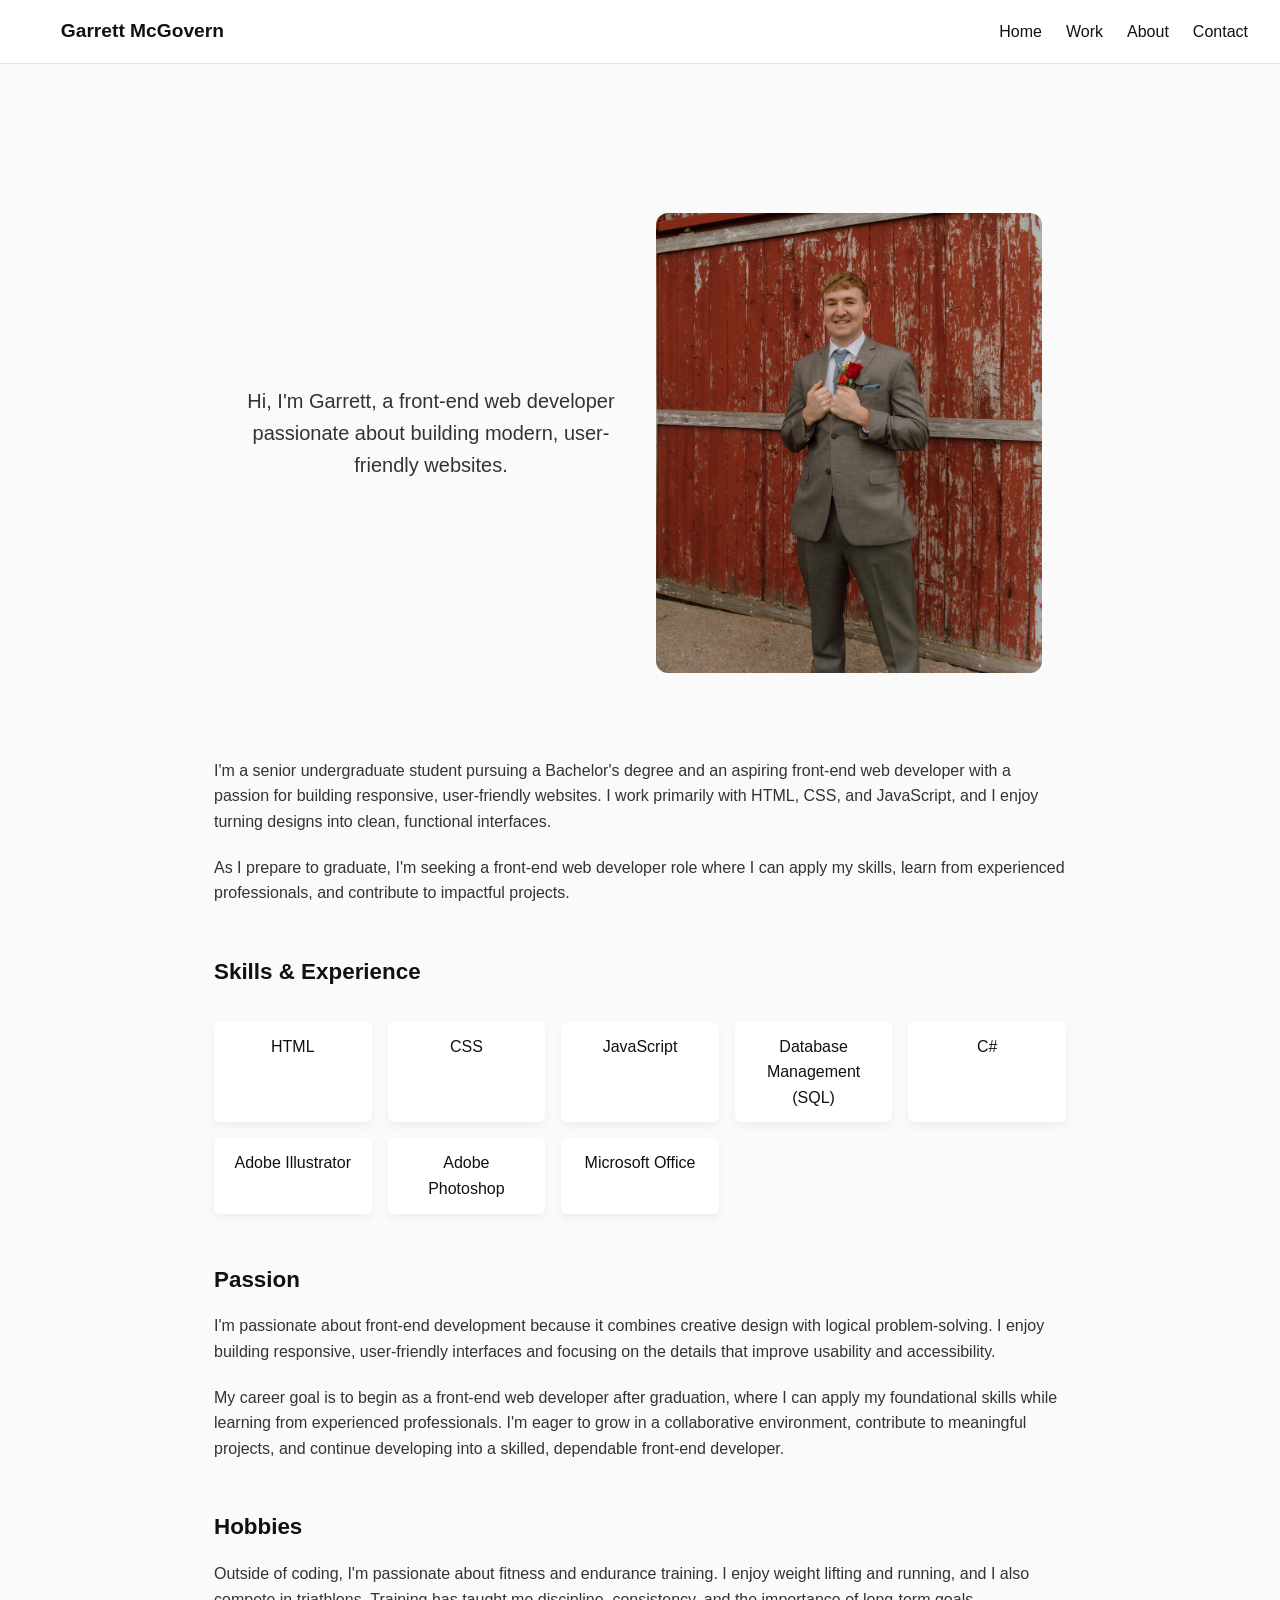
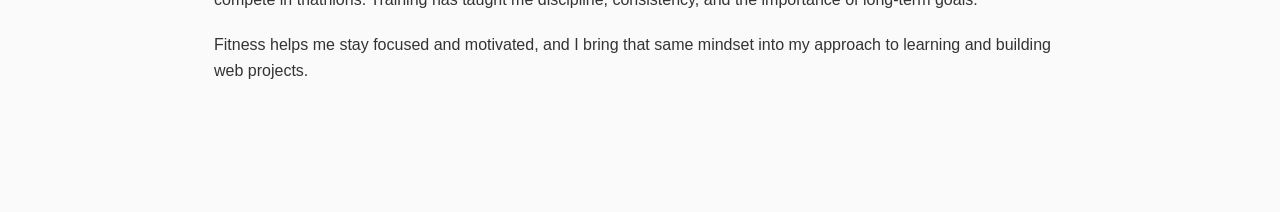
==== about.html @ fed01629 "Add files via upload" ====
<!DOCTYPE html>
<html lang="en">
<head>
  <title>Garrett McGovern - Portfolio</title>
  <meta charset="UTF-8">
  <meta name="viewport" content="width=device-width, initial-scale=1.0">
  <link rel="stylesheet" type="text/css" href="styles.css">
</head>

<body>

  <header>
    <nav class="navbar">
      <ul>
        <li class="brand">Garrett McGovern</li>
        <li><a href="index.html">Home</a></li>
        <li><a href="work.html">Work</a></li>
        <li><a href="about.html">About</a></li>
        <li><a href="contact.html">Contact</a></li>
      </ul>
    </nav>
  </header>

  <main>
    <article>
	<section class="container">
      <div class="left-half">
        <p>
          Hi, I'm Garrett, a front-end web developer passionate about building modern, user-friendly websites.
        </p>
      </div>

      <div class="right-half">
        <img src="images/biopic.jpg" alt="Photo of Garrett McGovern">
      </div>
	</section>

      <p>
        I'm a senior undergraduate student pursuing a Bachelor's degree and an aspiring front-end web developer with a passion for building responsive, user-friendly websites. I work primarily with HTML, CSS, and JavaScript, and I enjoy turning designs into clean, functional interfaces.
      </p>

      <p>
        As I prepare to graduate, I'm seeking a front-end web developer role where I can apply my skills, learn from experienced professionals, and contribute to impactful projects.
      </p>

      <h3>Skills & Experience</h3>
      <ul>
        <li>HTML</li>
        <li>CSS</li>
        <li>JavaScript</li>
        <li>Database Management (SQL)</li>
        <li>C#</li>
        <li>Adobe Illustrator</li>
        <li>Adobe Photoshop</li>
        <li>Microsoft Office</li>
      </ul>

      <h3>Passion</h3>
      <p>
        I'm passionate about front-end development because it combines creative design with logical problem-solving. I enjoy building responsive, user-friendly interfaces and focusing on the details that improve usability and accessibility.
      </p>

      <p>
        My career goal is to begin as a front-end web developer after graduation, where I can apply my foundational skills while learning from experienced professionals. I'm eager to grow in a collaborative environment, contribute to meaningful projects, and continue developing into a skilled, dependable front-end developer.
      </p>

      <h3>Hobbies</h3>
      <p>
        Outside of coding, I'm passionate about fitness and endurance training. I enjoy weight lifting and running, and I also compete in triathlons. Training has taught me discipline, consistency, and the importance of long-term goals.
      </p>

      <p>
        Fitness helps me stay focused and motivated, and I bring that same mindset into my approach to learning and building web projects.
      </p>

    </article>
  </main>

  <footer>
    <!-- Footer content here -->
  </footer>

</body>
</html>
---- styles.css ----
/* =========================
   RESET
========================= */
* {
  margin: 0;
  padding: 0;
  box-sizing: border-box;
}

/* =========================
   BASE STYLES
========================= */
body {
  font-family: Arial, Helvetica, sans-serif;
  color: #111;
  background-color: #fafafa;
  line-height: 1.6;
}

/* =========================
   HEADER & NAV (UNCHANGED)
========================= */
.navbar {
  width: 100%;
  background: #ffffff;
  border-bottom: 1px solid #e5e5e5;
}

.navbar ul {
  display: flex;
  align-items: center;
  list-style: none;
  padding: 1em 2em;
}

.navbar li {
  margin-left: 1.5em;
}

.navbar a {
  text-decoration: none;
  color: #111;
  font-weight: 500;
}

.navbar a:hover {
  text-decoration: underline;
}

/* Brand stays left */
.brand {
  margin-right: auto;
  font-weight: bold;
  font-size: 1.2rem;
}

/* =========================
   HERO / SPLIT LAYOUT
========================= */
.container {
  display: flex;
  min-height: 70vh;
  width: 100%;
  padding: 4rem 1.5rem; 
  flex-wrap: wrap; 
  gap: 2rem;
}

/* LEFT SIDE */
.left-half {
  flex: 1 1 300px; /* grows and shrinks, min width 300px */
  display: flex;
  align-items: center;
  justify-content: center;
  text-align: center;
  min-height: 200px; /* ensures some minimum vertical space */
}

.left-half p {
  font-size: 1.25rem;
  max-width: 520px;
  color: #333;
}

/* RIGHT SIDE */
.right-half {
  flex: 1 1 300px;
  display: flex;
  align-items: center;
  justify-content: center;
}

/* IMAGE */
.right-half img {
  width: 100%;
  max-width: 400px;   /* limits image width */
  height: auto;       /* preserves aspect ratio */
  object-fit: cover;
  border-radius: 12px;
}
/* =========================
   MAIN CONTENT
========================= */
main article {
  max-width: 900px;
  margin: 4rem auto;
  padding: 0 1.5rem;
}

h1,
h2,
h3 {
  font-weight: 700;
  margin-bottom: 1rem;
  color: #111;
}

h3 {
  margin-top: 3rem;
  font-size: 1.4rem;
}

p {
  margin-bottom: 1.25rem;
  color: #333;
}

/* =========================
   SKILLS GRID
========================= */
article ul {
  list-style: none;
  display: grid;
  grid-template-columns: repeat(auto-fit, minmax(150px, 1fr));
  gap: 1rem;
  margin-top: 2rem;
}

article ul li {
  background: #ffffff;
  padding: 0.75rem 1rem;
  border-radius: 6px;
  text-align: center;
  font-weight: 500;
  box-shadow: 0 4px 10px rgba(0,0,0,0.05);
}

/* =========================
   FOOTER
========================= */
footer {
  padding: 2rem;
  text-align: center;
  color: #666;
  font-size: 0.9rem;
}

/* =========================
   MOBILE RESPONSIVENESS
========================= */
@media (max-width: 768px) {
  .container {
    flex-direction: column;
  }

  .left-half,
  .right-half {
    width: 100%;
    height: 50vh;
    padding: 2rem;
  }

  .left-half p {
    font-size: 1.1rem;
  }
}

.contact-info {
  list-style: none;
  padding: 0;
  margin-top: 2rem;
  display: flex;
  flex-direction: column;
  gap: 1rem;
}

.contact-info li {
  background: #ffffff;
  padding: 0.75rem 1rem;
  border-radius: 8px;
  font-weight: 500;
  color: #111;
  box-shadow: 0 4px 10px rgba(0,0,0,0.05);
  transition: transform 0.2s, box-shadow 0.2s;
}

.contact-info li:hover {
  transform: translateY(-2px);
  box-shadow: 0 6px 15px rgba(0,0,0,0.08);
}

.contact-info li a {
  color: #007acc;
  text-decoration: none;
}

.contact-info li a:hover {
  text-decoration: underline;
}
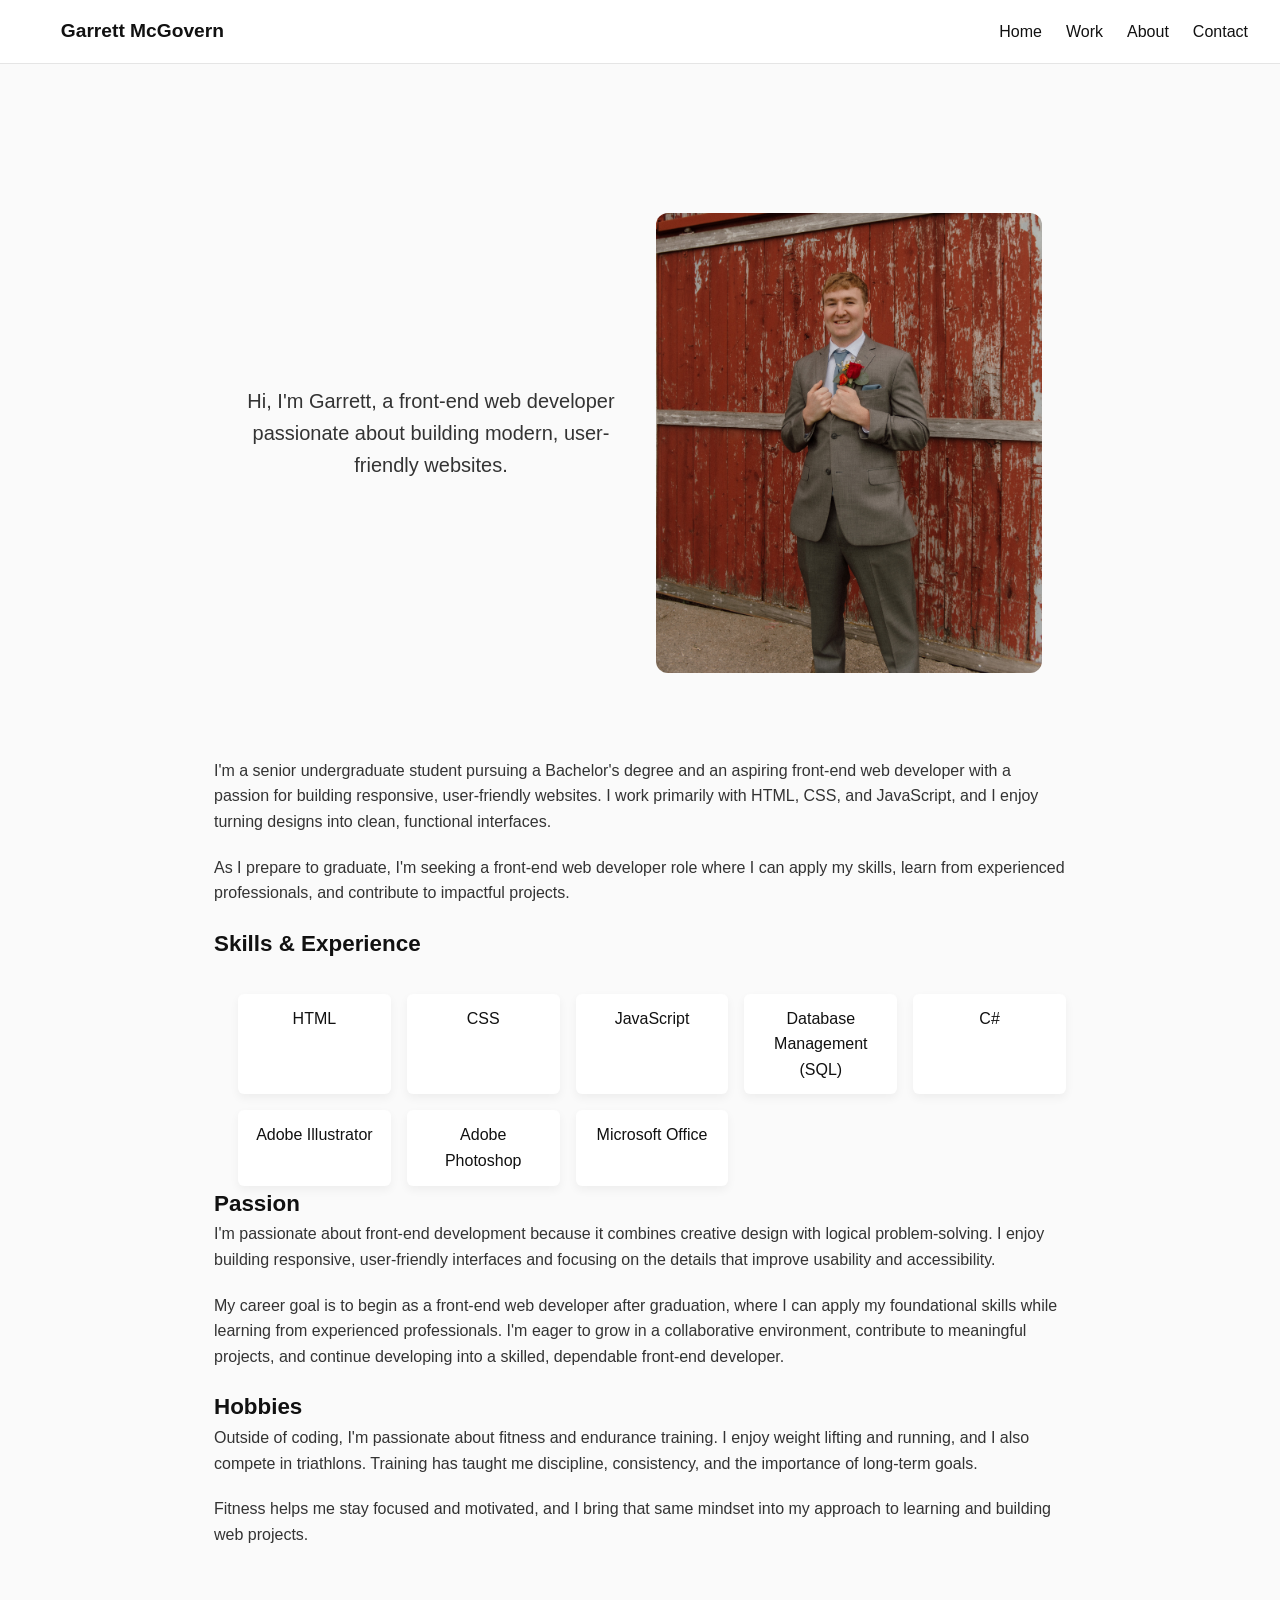
==== commit 27458330: "Add files via upload" ====
--- a/about.html
+++ b/about.html
@@ -44,15 +44,15 @@
       </p>
 
       <h3>Skills & Experience</h3>
-      <ul>
-        <li>HTML</li>
-        <li>CSS</li>
-        <li>JavaScript</li>
-        <li>Database Management (SQL)</li>
-        <li>C#</li>
-        <li>Adobe Illustrator</li>
-        <li>Adobe Photoshop</li>
-        <li>Microsoft Office</li>
+      <ul id="list">
+        <li id="skill">HTML</li>
+        <li id="skill">CSS</li>
+        <li id="skill">JavaScript</li>
+        <li id="skill">Database Management (SQL)</li>
+        <li id="skill">C#</li>
+        <li id="skill">Adobe Illustrator</li>
+        <li id="skill">Adobe Photoshop</li>
+        <li id="skill">Microsoft Office</li>
       </ul>
 
       <h3>Passion</h3>
--- a/styles.css
+++ b/styles.css
@@ -111,12 +111,14 @@
 h2,
 h3 {
   font-weight: 700;
-  margin-bottom: 1rem;
-  color: #111;
-}
+  color: #111;
+}
+
+h2 + ul, h3 + ul{ 
+	padding-left: 1.5em;
+} 
 
 h3 {
-  margin-top: 3rem;
   font-size: 1.4rem;
 }
 
@@ -128,7 +130,7 @@
 /* =========================
    SKILLS GRID
 ========================= */
-article ul {
+#list{
   list-style: none;
   display: grid;
   grid-template-columns: repeat(auto-fit, minmax(150px, 1fr));
@@ -136,7 +138,7 @@
   margin-top: 2rem;
 }
 
-article ul li {
+#skill{
   background: #ffffff;
   padding: 0.75rem 1rem;
   border-radius: 6px;
@@ -209,4 +211,22 @@
 }
 
 
-
+.project-links {
+  margin: 1em 0;           /* space around the links */
+  font-size: 1.1em;        /* slightly larger text for visibility */
+}
+
+.project-links a {
+  color: #007acc;          /* GitHub/tech-themed blue */
+  text-decoration: none;   /* removes underline */
+  font-weight: bold;
+  margin-right: 1em;       /* spacing between links */
+}
+
+.project-links a:hover {
+  color: #005f99;          /* darker blue on hover */
+  text-decoration: underline;
+}
+h1{ 
+	text-decoration: underline;
+} 
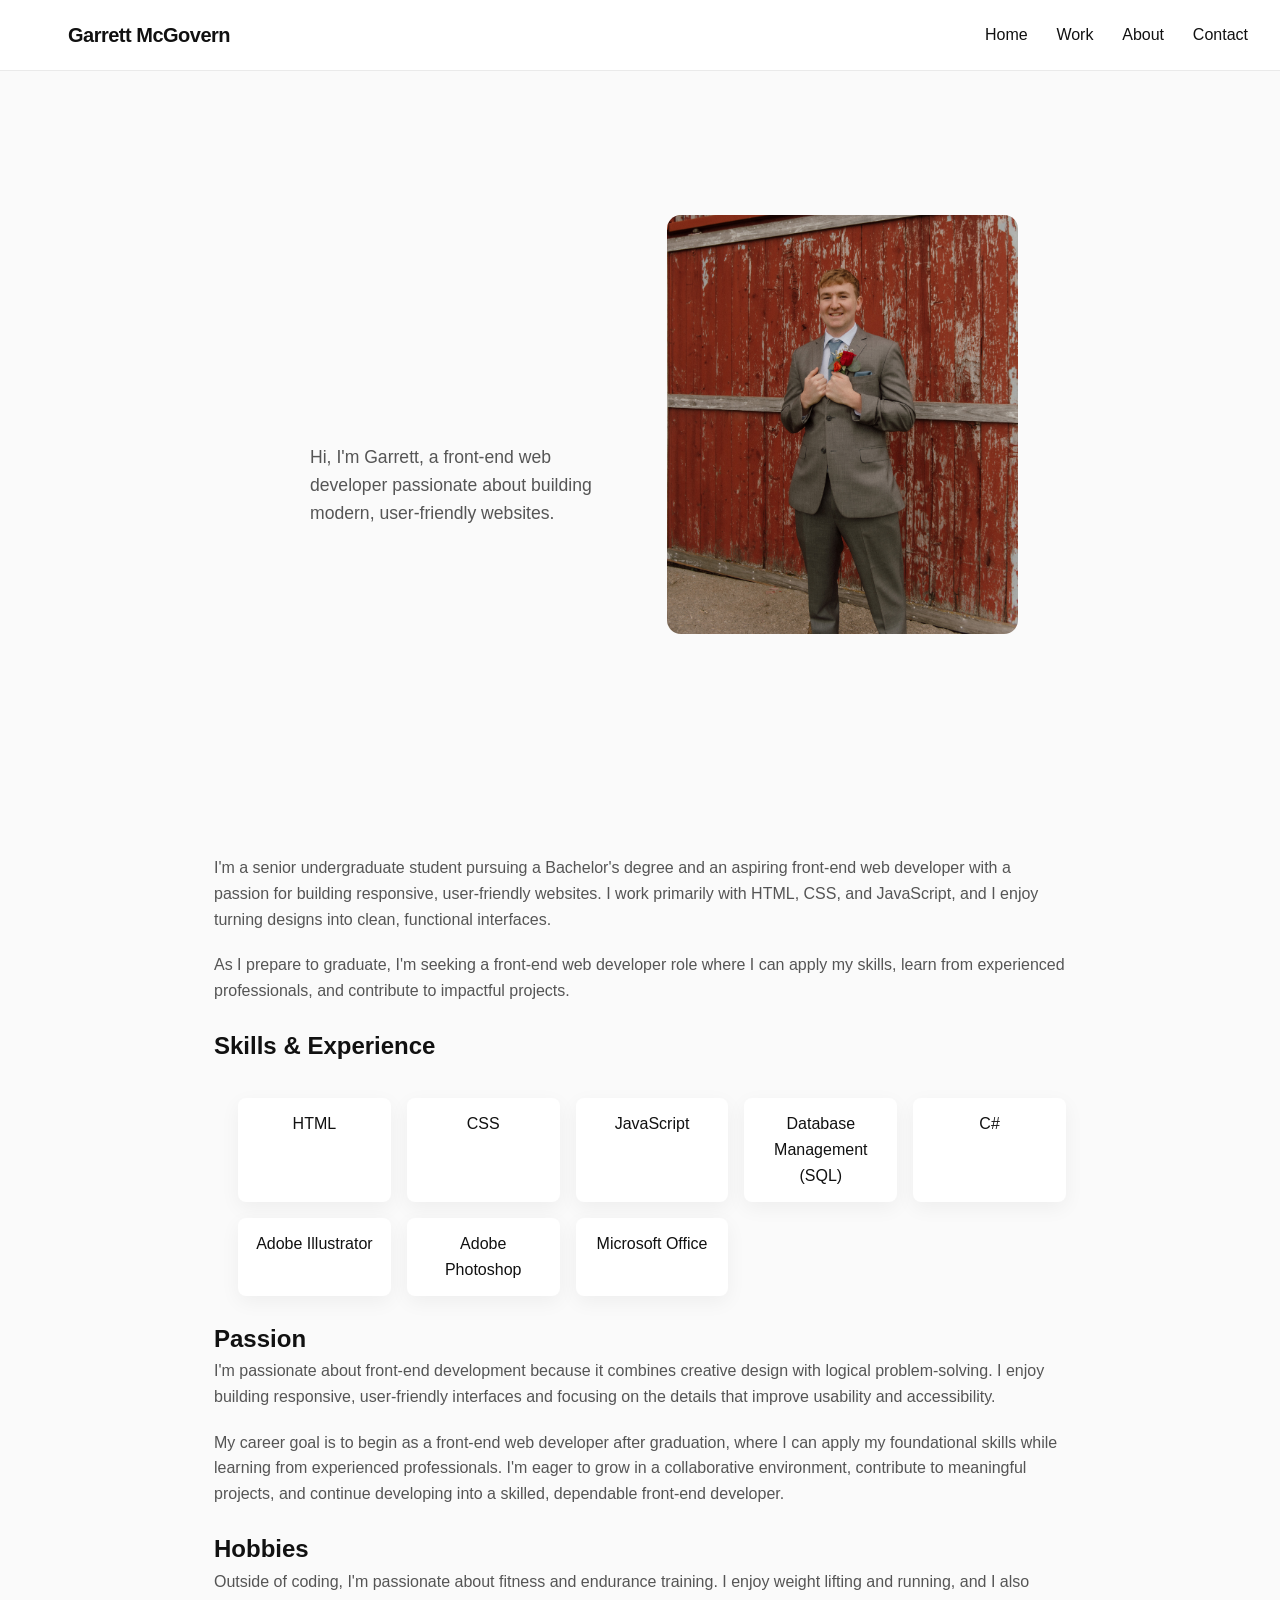
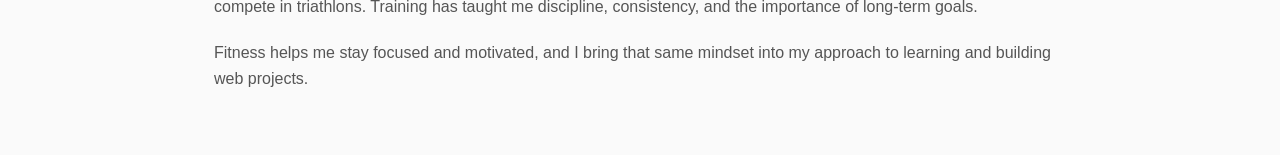
==== commit 1edaa136: "Add files via upload" ====
--- a/about.html
+++ b/about.html
@@ -8,7 +8,9 @@
 </head>
 
 <body>
-
+	 <!-- =========================
+       HEADER / NAVIGATION
+  ========================== -->
   <header>
     <nav class="navbar">
       <ul>
@@ -20,21 +22,25 @@
       </ul>
     </nav>
   </header>
-
+  
+	<!-- =========================
+       Intro/BioPic 
+  ========================== -->
   <main>
     <article>
 	<section class="container">
+	<!-- LEFT SIDE: INTRO -->
       <div class="left-half">
         <p>
           Hi, I'm Garrett, a front-end web developer passionate about building modern, user-friendly websites.
         </p>
       </div>
-
-      <div class="right-half">
+	<!-- Right Side: IMG-->
+      <div class="right-half-about">
         <img src="images/biopic.jpg" alt="Photo of Garrett McGovern">
       </div>
 	</section>
-
+	
       <p>
         I'm a senior undergraduate student pursuing a Bachelor's degree and an aspiring front-end web developer with a passion for building responsive, user-friendly websites. I work primarily with HTML, CSS, and JavaScript, and I enjoy turning designs into clean, functional interfaces.
       </p>
@@ -43,7 +49,7 @@
         As I prepare to graduate, I'm seeking a front-end web developer role where I can apply my skills, learn from experienced professionals, and contribute to impactful projects.
       </p>
 
-      <h3>Skills & Experience</h3>
+      <h2>Skills & Experience</h2>
       <ul id="list">
         <li id="skill">HTML</li>
         <li id="skill">CSS</li>
@@ -55,7 +61,7 @@
         <li id="skill">Microsoft Office</li>
       </ul>
 
-      <h3>Passion</h3>
+      <h2>Passion</h2>
       <p>
         I'm passionate about front-end development because it combines creative design with logical problem-solving. I enjoy building responsive, user-friendly interfaces and focusing on the details that improve usability and accessibility.
       </p>
@@ -64,7 +70,7 @@
         My career goal is to begin as a front-end web developer after graduation, where I can apply my foundational skills while learning from experienced professionals. I'm eager to grow in a collaborative environment, contribute to meaningful projects, and continue developing into a skilled, dependable front-end developer.
       </p>
 
-      <h3>Hobbies</h3>
+      <h2>Hobbies</h2>
       <p>
         Outside of coding, I'm passionate about fitness and endurance training. I enjoy weight lifting and running, and I also compete in triathlons. Training has taught me discipline, consistency, and the importance of long-term goals.
       </p>
@@ -75,10 +81,5 @@
 
     </article>
   </main>
-
-  <footer>
-    <!-- Footer content here -->
-  </footer>
-
 </body>
 </html>
--- a/styles.css
+++ b/styles.css
@@ -8,96 +8,198 @@
 }
 
 /* =========================
+   ROOT VARIABLES
+========================= */ 
+:root {
+  --primary: #111; /*Dark Gray*/
+  --secondary: #555; /*Medium Dark Gray*/
+  --accent: #007acc; /*Blue*/
+  --bg: #fafafa; /*Light Gray*/
+  --card-bg: #ffffff; /*White*/
+}
+
+/* =========================
    BASE STYLES
 ========================= */
 body {
-  font-family: Arial, Helvetica, sans-serif;
-  color: #111;
-  background-color: #fafafa;
+  font-family: 'Inter', sans-serif;
+  color: var(--primary);
+  background-color: var(--bg);
   line-height: 1.6;
 }
 
 /* =========================
-   HEADER & NAV (UNCHANGED)
+   HEADER & NAV
 ========================= */
 .navbar {
   width: 100%;
   background: #ffffff;
-  border-bottom: 1px solid #e5e5e5;
+  border-bottom: 1px solid #eaeaea;
 }
 
 .navbar ul {
   display: flex;
   align-items: center;
   list-style: none;
-  padding: 1em 2em;
+  padding: 1.2em 2em;
 }
 
 .navbar li {
-  margin-left: 1.5em;
-}
-
-.navbar a {
-  text-decoration: none;
-  color: #111;
-  font-weight: 500;
-}
-
-.navbar a:hover {
-  text-decoration: underline;
-}
-
-/* Brand stays left */
+  margin-left: 1.8em;
+}
+
 .brand {
   margin-right: auto;
-  font-weight: bold;
-  font-size: 1.2rem;
-}
+  font-weight: 700;
+  font-size: 1.25rem;
+  letter-spacing: -0.5px;
+}
+
+.navbar a {
+  position: relative;
+  text-decoration: none;
+  color: var(--primary);
+  font-weight: 500;
+}
+
 
 /* =========================
    HERO / SPLIT LAYOUT
 ========================= */
 .container {
-  display: flex;
-  min-height: 70vh;
+  display: flex; 
+  min-height: 80vh;
   width: 100%;
-  padding: 4rem 1.5rem; 
-  flex-wrap: wrap; 
-  gap: 2rem;
+  padding: 5rem 3rem;
+  gap: 3rem;
+  flex-wrap: nowrap; /* Keeps image and text on same horizontal plane */
 }
 
 /* LEFT SIDE */
 .left-half {
-  flex: 1 1 300px; /* grows and shrinks, min width 300px */
+  flex: 1 1 400px;
   display: flex;
-  align-items: center;
+  flex-direction: column;
   justify-content: center;
-  text-align: center;
-  min-height: 200px; /* ensures some minimum vertical space */
+  align-items: flex-start;
+  text-align: left;
+  gap: 1.5rem;
+  padding-left: 3em;
 }
 
 .left-half p {
-  font-size: 1.25rem;
-  max-width: 520px;
-  color: #333;
+  font-size: 1.1rem;
+  max-width: 500px;
+  color: var(--secondary);
 }
 
 /* RIGHT SIDE */
 .right-half {
-  flex: 1 1 300px;
+  flex: 1 1 400px;
   display: flex;
-  align-items: center;
-  justify-content: center;
-}
-
-/* IMAGE */
+  gap: 1.5rem;
+  align-content: center;
+  align-items: center; 
+  justify-content: center; 
+  position: relative; /*Relative to Left-half*/
+}
+
+/* HomePage IMG */
 .right-half img {
   width: 100%;
-  max-width: 400px;   /* limits image width */
-  height: auto;       /* preserves aspect ratio */
-  object-fit: cover;
+  max-width: 400px;
+  height: auto;
+  border-radius: 14px;
+  justify-self: center; /* centers image inside grid */
+  margin-top: 10em;
+}
+
+/*About Page IMG (Didn't want that top margin)*/
+.right-half-about img {
+  width: 100%;
+  max-width: 400px;
+  height: auto;
+  border-radius: 14px;
+  justify-self: center; /* centers image inside grid */
+}
+
+/* Overlapping hero images for homepage */
+.hero-img {
+  position: absolute;
   border-radius: 12px;
-}
+  width: 300px;   /* adjust width to control overlap */
+  max-width: 90%; 
+}
+
+.img-bottom { 
+  z-index: 1; 
+  transform: rotate(-8deg); 
+  opacity: 0.7; 
+  left: 0; 
+  top: 20px; 
+}
+
+.img-middle { 
+  z-index: 2; 
+  transform: rotate(5deg); 
+  opacity: 0.85; 
+  left: 150px;  /* adjust width to control overlap */
+  top: -10px; 
+}
+
+.img-top { 
+  z-index: 3; 
+  transform: rotate(0deg); 
+  opacity: 1; 
+  left: 150px;  /* adjust width to control overlap */
+  top: 100px; 
+}
+
+
+
+
+/* =========================
+   TYPOGRAPHY
+========================= */
+h1 {
+  font-size: 3rem;
+  font-weight: 700;
+  letter-spacing: -1px;
+  line-height: 1.2;
+  margin-top: 1.5em;
+}
+
+h2 {
+  font-size: 1.5rem;
+  font-weight: 600;
+  margin-top: 1em;
+}
+
+h3 {
+  font-size: 1.4rem;
+  font-weight: 500;
+  color: var(--secondary);
+  margin-top: .5em;
+}
+
+p {
+  margin-bottom: 1.25rem;
+  color: var(--secondary);
+}
+
+/* =========================
+   CTA BUTTON
+========================= */
+.cta-button {
+  display: inline-block;
+  padding: 0.85rem 1.8rem;
+  background: var(--primary);
+  color: #fff;
+  text-decoration: none;
+  border-radius: 8px;
+  font-weight: 600;
+} 
+
 /* =========================
    MAIN CONTENT
 ========================= */
@@ -107,30 +209,15 @@
   padding: 0 1.5rem;
 }
 
-h1,
-h2,
-h3 {
-  font-weight: 700;
-  color: #111;
-}
-
-h2 + ul, h3 + ul{ 
-	padding-left: 1.5em;
-} 
-
-h3 {
-  font-size: 1.4rem;
-}
-
-p {
-  margin-bottom: 1.25rem;
-  color: #333;
+h2 + ul, 
+h3 + ul { 
+  padding-left: 1.5em;
 }
 
 /* =========================
    SKILLS GRID
 ========================= */
-#list{
+#list {
   list-style: none;
   display: grid;
   grid-template-columns: repeat(auto-fit, minmax(150px, 1fr));
@@ -138,45 +225,19 @@
   margin-top: 2rem;
 }
 
-#skill{
-  background: #ffffff;
-  padding: 0.75rem 1rem;
-  border-radius: 6px;
+#skill {
+  background: var(--card-bg);
+  padding: 0.85rem 1rem;
+  border-radius: 8px;
   text-align: center;
   font-weight: 500;
-  box-shadow: 0 4px 10px rgba(0,0,0,0.05);
-}
-
-/* =========================
-   FOOTER
-========================= */
-footer {
-  padding: 2rem;
-  text-align: center;
-  color: #666;
-  font-size: 0.9rem;
-}
-
-/* =========================
-   MOBILE RESPONSIVENESS
-========================= */
-@media (max-width: 768px) {
-  .container {
-    flex-direction: column;
-  }
-
-  .left-half,
-  .right-half {
-    width: 100%;
-    height: 50vh;
-    padding: 2rem;
-  }
-
-  .left-half p {
-    font-size: 1.1rem;
-  }
-}
-
+  box-shadow: 0 6px 20px rgba(0,0,0,0.05);
+  transition: transform 0.2s ease, box-shadow 0.2s ease;
+}
+
+/* =========================
+   CONTACT INFO
+========================= */
 .contact-info {
   list-style: none;
   padding: 0;
@@ -187,22 +248,16 @@
 }
 
 .contact-info li {
-  background: #ffffff;
-  padding: 0.75rem 1rem;
-  border-radius: 8px;
+  background: var(--card-bg);
+  padding: 0.85rem 1rem;
+  border-radius: 10px;
   font-weight: 500;
-  color: #111;
-  box-shadow: 0 4px 10px rgba(0,0,0,0.05);
-  transition: transform 0.2s, box-shadow 0.2s;
-}
-
-.contact-info li:hover {
-  transform: translateY(-2px);
-  box-shadow: 0 6px 15px rgba(0,0,0,0.08);
+  color: var(--primary);
+  box-shadow: 0 6px 20px rgba(0,0,0,0.05);
 }
 
 .contact-info li a {
-  color: #007acc;
+  color: var(--accent);
   text-decoration: none;
 }
 
@@ -210,23 +265,55 @@
   text-decoration: underline;
 }
 
-
+/* =========================
+   PROJECT LINKS
+========================= */
 .project-links {
-  margin: 1em 0;           /* space around the links */
-  font-size: 1.1em;        /* slightly larger text for visibility */
+  margin: 1em 0;
+  font-size: 1.05em;
 }
 
 .project-links a {
-  color: #007acc;          /* GitHub/tech-themed blue */
-  text-decoration: none;   /* removes underline */
-  font-weight: bold;
-  margin-right: 1em;       /* spacing between links */
+  color: var(--accent);
+  text-decoration: none;
+  font-weight: 600;
+  margin-right: 1em;
 }
 
 .project-links a:hover {
-  color: #005f99;          /* darker blue on hover */
-  text-decoration: underline;
-}
-h1{ 
-	text-decoration: underline;
-} +  color: #005f99;
+}
+.project img{ 
+	margin-top: 1em;
+} 	
+
+
+
+/* =========================
+   MOBILE RESPONSIVENESS
+========================= */
+@media (max-width: 768px) {
+
+  .container {
+    flex-direction: column;
+    padding: 3rem 1.5rem;
+  }
+
+  .left-half,
+  .right-half {
+    width: 100%;
+  }
+
+  .right-half {
+    grid-template-columns: 1fr;
+  }
+
+  h1 {
+    font-size: 2.2rem;
+  }
+
+  h2 {
+    font-size: 1.2rem;
+  }
+
+}
